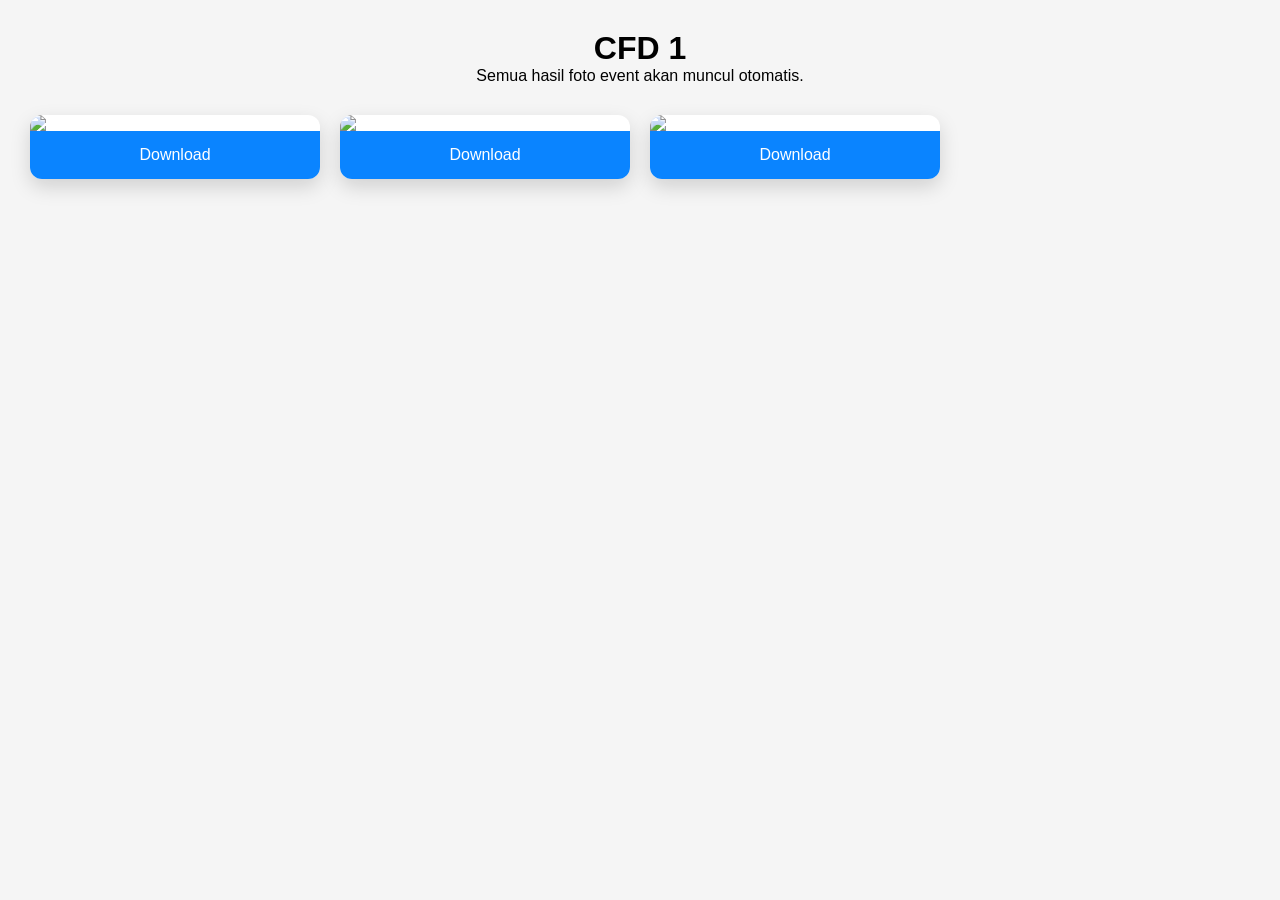
==== index.html @ 6c48ac1a "Initial gallery" ====
<!DOCTYPE html>
<html lang="id">
<head>
<meta charset="UTF-8">
<meta name="viewport" content="width=device-width, initial-scale=1">

<title>Photobooth Gallery</title>

<link rel="stylesheet" href="style.css">
</head>

<body>

<header>

<h1 id="eventName">Loading...</h1>

<p>Semua hasil foto event akan muncul otomatis.</p>

</header>

<div id="gallery"></div>

<script src="script.js"></script>

</body>
</html>
---- style.css ----
*{
    margin:0;
    padding:0;
    box-sizing:border-box;
}

body{

font-family:Arial,Helvetica,sans-serif;
background:#f5f5f5;
padding:30px;

}

header{

text-align:center;
margin-bottom:30px;

}

#gallery{

display:grid;
grid-template-columns:repeat(auto-fill,minmax(250px,1fr));
gap:20px;

}

.card{

background:white;
border-radius:12px;
overflow:hidden;
box-shadow:0 8px 20px rgba(0,0,0,.15);

}

.card img{

width:100%;
display:block;

}

.card a{

display:block;
padding:15px;
background:#0a84ff;
color:white;
text-decoration:none;
text-align:center;

}

.card a:hover{

background:#0068d8;

}
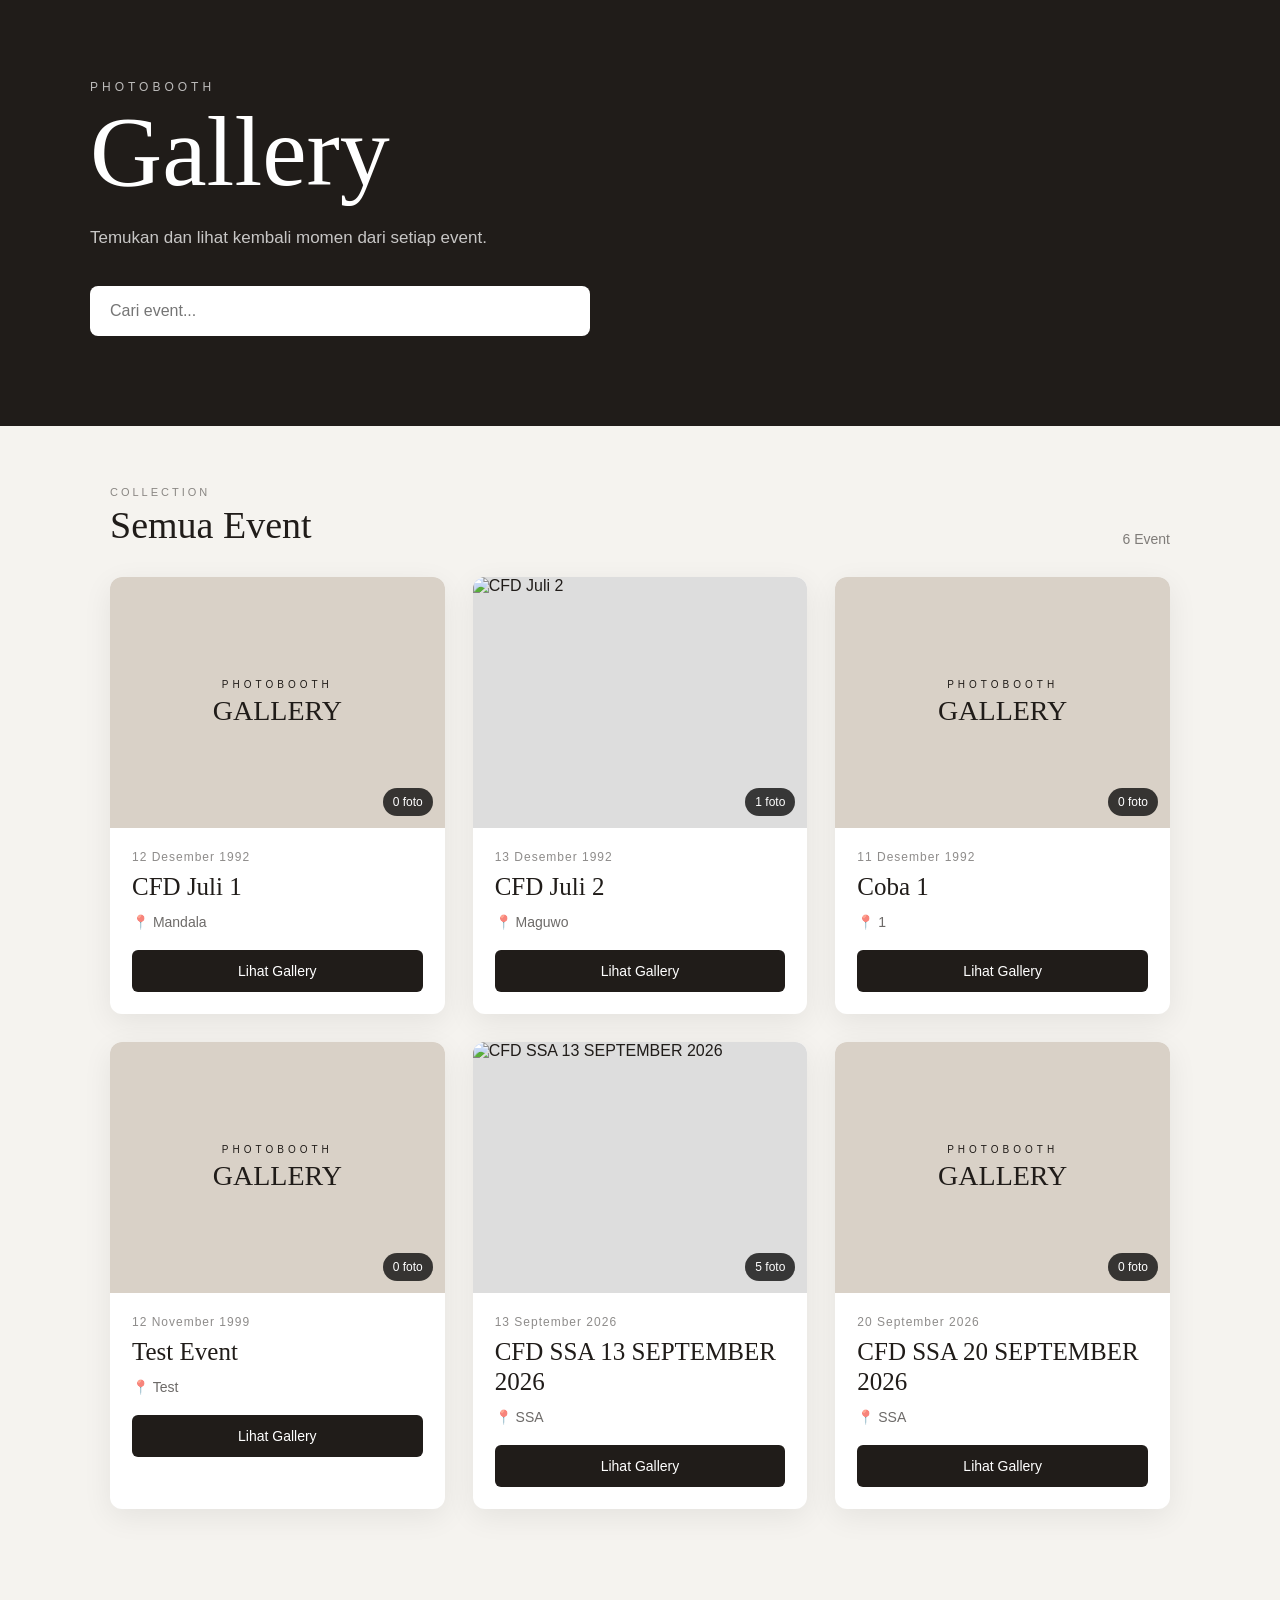
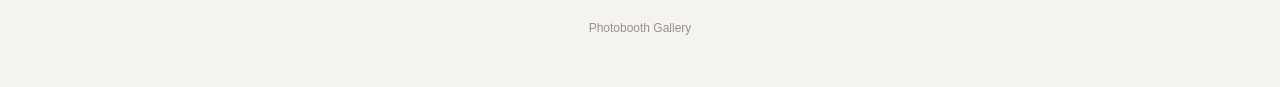
==== commit 0ddb005b: "Update 2026-09-15 21:09:13" ====
--- a/index.html
+++ b/index.html
@@ -1,27 +1,65 @@
 <!DOCTYPE html>
 <html lang="id">
 <head>
-<meta charset="UTF-8">
-<meta name="viewport" content="width=device-width, initial-scale=1">
+    <meta charset="UTF-8">
+    <meta name="viewport" content="width=device-width, initial-scale=1.0">
 
-<title>Photobooth Gallery</title>
+    <title>Photobooth Gallery</title>
 
-<link rel="stylesheet" href="style.css">
+    <link rel="stylesheet" href="assets/home.css">
 </head>
 
 <body>
 
-<header>
+    <header class="hero">
+        <div class="hero-content">
+            <p class="eyebrow">PHOTOBOOTH</p>
 
-<h1 id="eventName">Loading...</h1>
+            <h1>Gallery</h1>
 
-<p>Semua hasil foto event akan muncul otomatis.</p>
+            <p class="subtitle">
+                Temukan dan lihat kembali momen dari setiap event.
+            </p>
 
-</header>
+            <div class="search-box">
+                <input
+                    type="text"
+                    id="searchInput"
+                    placeholder="Cari event..."
+                    autocomplete="off"
+                >
+            </div>
+        </div>
+    </header>
 
-<div id="gallery"></div>
 
-<script src="script.js"></script>
+    <main class="container">
+
+        <div class="section-header">
+            <div>
+                <p class="section-label">COLLECTION</p>
+                <h2>Semua Event</h2>
+            </div>
+
+            <span id="eventCount"></span>
+        </div>
+
+
+        <div id="eventsGrid" class="events-grid">
+            <div class="loading">
+                Memuat event...
+            </div>
+        </div>
+
+    </main>
+
+
+    <footer>
+        <p>Photobooth Gallery</p>
+    </footer>
+
+
+    <script src="assets/home.js"></script>
 
 </body>
 </html>
--- a/assets/home.css
+++ b/assets/home.css
@@ -0,0 +1,346 @@
+* {
+    box-sizing: border-box;
+}
+
+
+body {
+    margin: 0;
+    font-family: Arial, Helvetica, sans-serif;
+    background: #f5f3ef;
+    color: #201c19;
+}
+
+
+/* HERO */
+
+.hero {
+    background: #201c19;
+    color: white;
+    padding: 80px 20px 90px;
+}
+
+
+.hero-content {
+    max-width: 1100px;
+    margin: auto;
+}
+
+
+.eyebrow {
+    margin: 0 0 10px;
+    font-size: 12px;
+    letter-spacing: 4px;
+    opacity: 0.7;
+}
+
+
+.hero h1 {
+    margin: 0;
+    font-family: Georgia, serif;
+    font-size: clamp(55px, 9vw, 100px);
+    font-weight: normal;
+    line-height: 0.95;
+}
+
+
+.subtitle {
+    max-width: 500px;
+    margin-top: 25px;
+    font-size: 17px;
+    line-height: 1.6;
+    opacity: 0.75;
+}
+
+
+/* SEARCH */
+
+.search-box {
+    margin-top: 35px;
+    max-width: 500px;
+}
+
+
+.search-box input {
+    width: 100%;
+    padding: 16px 20px;
+    border: none;
+    border-radius: 8px;
+    font-size: 16px;
+    outline: none;
+}
+
+
+/* CONTAINER */
+
+.container {
+    max-width: 1100px;
+    margin: auto;
+    padding: 60px 20px;
+}
+
+
+.section-header {
+    display: flex;
+    justify-content: space-between;
+    align-items: end;
+    margin-bottom: 30px;
+}
+
+
+.section-label {
+    margin: 0 0 5px;
+    font-size: 11px;
+    letter-spacing: 3px;
+    opacity: 0.5;
+}
+
+
+.section-header h2 {
+    margin: 0;
+    font-family: Georgia, serif;
+    font-size: 38px;
+    font-weight: normal;
+}
+
+
+#eventCount {
+    font-size: 14px;
+    opacity: 0.55;
+}
+
+
+/* GRID */
+
+.events-grid {
+    display: grid;
+    grid-template-columns: repeat(3, 1fr);
+    gap: 28px;
+}
+
+
+/* CARD */
+
+.event-card {
+    background: white;
+    border-radius: 12px;
+    overflow: hidden;
+    box-shadow: 0 8px 30px rgba(0, 0, 0, 0.07);
+    transition: transform 0.25s ease,
+                box-shadow 0.25s ease;
+}
+
+
+.event-card:hover {
+    transform: translateY(-5px);
+    box-shadow: 0 15px 40px rgba(0, 0, 0, 0.12);
+}
+
+
+/* COVER */
+
+.event-cover {
+    position: relative;
+    width: 100%;
+    aspect-ratio: 4 / 3;
+    overflow: hidden;
+    background: #ddd;
+}
+
+
+.event-cover img {
+    width: 100%;
+    height: 100%;
+    object-fit: cover;
+    display: block;
+}
+
+
+.no-cover {
+    width: 100%;
+    height: 100%;
+    background: #d9d1c7;
+
+    display: flex;
+    flex-direction: column;
+    justify-content: center;
+    align-items: center;
+
+    color: #201c19;
+}
+
+
+.no-cover span {
+    font-size: 10px;
+    letter-spacing: 4px;
+}
+
+
+.no-cover strong {
+    margin-top: 5px;
+    font-family: Georgia, serif;
+    font-size: 28px;
+    font-weight: normal;
+}
+
+
+/* BADGE */
+
+.photo-badge {
+    position: absolute;
+    right: 12px;
+    bottom: 12px;
+
+    padding: 7px 10px;
+
+    background: rgba(0, 0, 0, 0.75);
+    color: white;
+
+    border-radius: 20px;
+
+    font-size: 12px;
+}
+
+
+/* INFO */
+
+.event-info {
+    padding: 22px;
+}
+
+
+.event-date {
+    margin: 0 0 8px;
+
+    font-size: 12px;
+    letter-spacing: 1px;
+
+    opacity: 0.5;
+}
+
+
+.event-info h3 {
+    margin: 0;
+
+    font-family: Georgia, serif;
+    font-size: 25px;
+    font-weight: normal;
+
+    line-height: 1.2;
+}
+
+
+.event-location {
+    margin: 12px 0 20px;
+
+    font-size: 14px;
+    opacity: 0.65;
+}
+
+
+/* BUTTON */
+
+.view-button {
+    display: inline-block;
+
+    width: 100%;
+
+    padding: 13px;
+
+    background: #201c19;
+    color: white;
+
+    text-align: center;
+    text-decoration: none;
+
+    border-radius: 6px;
+
+    font-size: 14px;
+
+    transition: opacity 0.2s ease;
+}
+
+
+.view-button:hover {
+    opacity: 0.8;
+}
+
+
+/* STATES */
+
+.loading,
+.empty,
+.error {
+    grid-column: 1 / -1;
+
+    padding: 60px 20px;
+
+    text-align: center;
+
+    opacity: 0.6;
+}
+
+
+.error {
+    color: #8b0000;
+}
+
+
+/* FOOTER */
+
+footer {
+    padding: 40px 20px;
+
+    text-align: center;
+
+    font-size: 12px;
+
+    opacity: 0.45;
+}
+
+
+/* TABLET */
+
+@media (max-width: 850px) {
+
+    .events-grid {
+        grid-template-columns: repeat(2, 1fr);
+    }
+
+}
+
+
+/* MOBILE */
+
+@media (max-width: 550px) {
+
+    .hero {
+        padding: 60px 20px 70px;
+    }
+
+
+    .container {
+        padding: 45px 15px;
+    }
+
+
+    .section-header {
+        align-items: center;
+    }
+
+
+    .section-header h2 {
+        font-size: 30px;
+    }
+
+
+    .events-grid {
+        grid-template-columns: 1fr;
+        gap: 20px;
+    }
+
+
+    .event-info h3 {
+        font-size: 23px;
+    }
+
+}
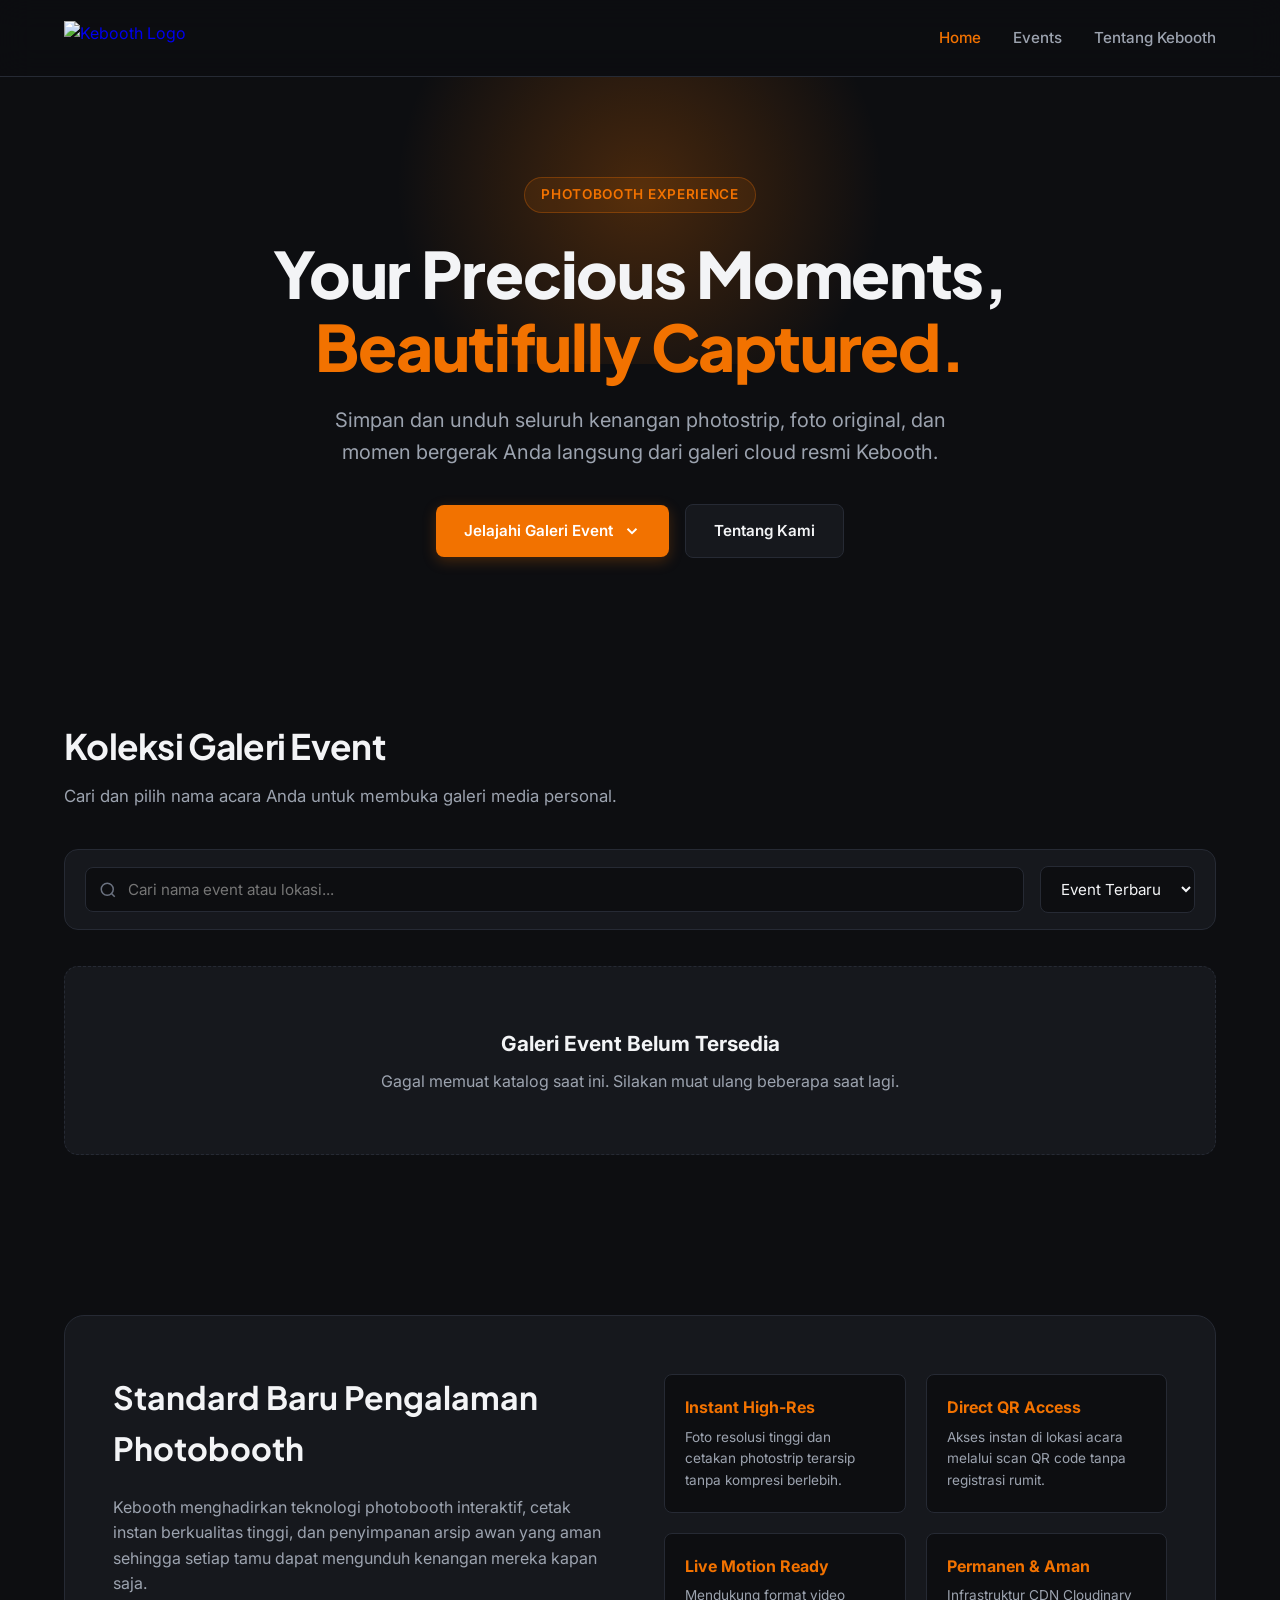
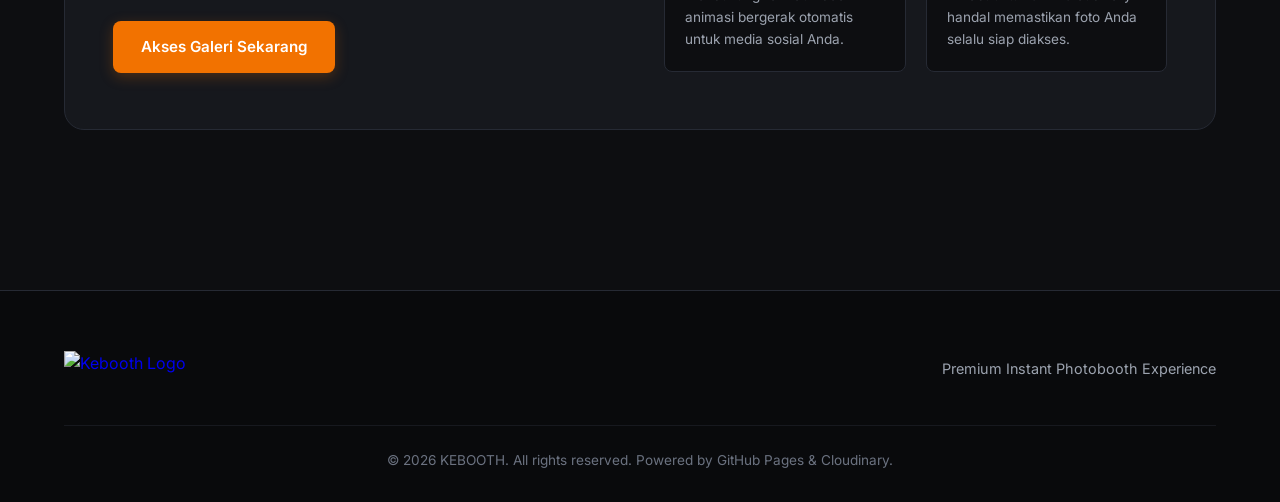
==== commit 080a369c: "Keep latest two events and update website" ====
--- a/index.html
+++ b/index.html
@@ -1,65 +1,121 @@
 <!DOCTYPE html>
 <html lang="id">
 <head>
-    <meta charset="UTF-8">
-    <meta name="viewport" content="width=device-width, initial-scale=1.0">
-
-    <title>Photobooth Gallery</title>
-
-    <link rel="stylesheet" href="assets/home.css">
+  <meta charset="UTF-8">
+  <meta name="viewport" content="width=device-width, initial-scale=1.0">
+  <title>KEBOOTH — Official Event & Photobooth Gallery</title>
+  <meta name="description" content="Akses seluruh hasil foto cetak, original high-definition, dan animasi photobooth resmi dari KEBOOTH.">
+  <link rel="preconnect" href="https://fonts.googleapis.com">
+  <link rel="preconnect" href="https://fonts.gstatic.com" crossorigin>
+  <link href="https://fonts.googleapis.com/css2?family=Inter:wght@400;500;600&family=Plus+Jakarta+Sans:wght@600;700;800&display=swap" rel="stylesheet">
+  <link rel="stylesheet" href="assets/home.css">
 </head>
-
 <body>
 
-    <header class="hero">
-        <div class="hero-content">
-            <p class="eyebrow">PHOTOBOOTH</p>
+  <header class="navbar">
+    <div class="container navbar-inner">
+      <a href="./" class="brand-logo" aria-label="Beranda Kebooth">
+        <img src="assets/logo.png" alt="Kebooth Logo">
+      </a>
+      <button class="nav-toggle" id="navToggle" aria-label="Buka Menu Navigasi">
+        <span></span>
+        <span></span>
+        <span></span>
+      </button>
+      <ul class="nav-menu" id="navMenu">
+        <li><a href="./" class="nav-link active">Home</a></li>
+        <li><a href="#events" class="nav-link">Events</a></li>
+        <li><a href="#about" class="nav-link">Tentang Kebooth</a></li>
+      </ul>
+    </div>
+  </header>
 
-            <h1>Gallery</h1>
+  <main>
+    <section class="hero">
+      <div class="hero-glow"></div>
+      <div class="container hero-content">
+        <span class="badge-tag">Photobooth Experience</span>
+        <h1 class="hero-title">Your Precious Moments, <span>Beautifully Captured.</span></h1>
+        <p class="hero-subtitle">Simpan dan unduh seluruh kenangan photostrip, foto original, dan momen bergerak Anda langsung dari galeri cloud resmi Kebooth.</p>
+        <div class="hero-actions">
+          <a href="#events" class="btn-primary">
+            Jelajahi Galeri Event
+            <svg width="18" height="18" viewBox="0 0 24 24" fill="none" stroke="currentColor" stroke-width="2.5"><polyline points="6 9 12 15 18 9"/></svg>
+          </a>
+          <a href="#about" class="btn-secondary">Tentang Kami</a>
+        </div>
+      </div>
+    </section>
 
-            <p class="subtitle">
-                Temukan dan lihat kembali momen dari setiap event.
-            </p>
-
-            <div class="search-box">
-                <input
-                    type="text"
-                    id="searchInput"
-                    placeholder="Cari event..."
-                    autocomplete="off"
-                >
-            </div>
-        </div>
-    </header>
-
-
-    <main class="container">
-
+    <section class="section" id="events">
+      <div class="container">
         <div class="section-header">
-            <div>
-                <p class="section-label">COLLECTION</p>
-                <h2>Semua Event</h2>
-            </div>
-
-            <span id="eventCount"></span>
+          <h2 class="section-title">Koleksi Galeri Event</h2>
+          <p class="section-desc">Cari dan pilih nama acara Anda untuk membuka galeri media personal.</p>
         </div>
 
-
-        <div id="eventsGrid" class="events-grid">
-            <div class="loading">
-                Memuat event...
-            </div>
+        <div class="catalog-toolbar">
+          <div class="search-box">
+            <svg class="search-icon" width="18" height="18" viewBox="0 0 24 24" fill="none" stroke="currentColor" stroke-width="2"><circle cx="11" cy="11" r="8"/><line x1="21" y1="21" x2="16.65" y2="16.65"/></svg>
+            <input type="text" id="searchEvents" class="search-input" placeholder="Cari nama event atau lokasi...">
+          </div>
+          <select id="sortEvents" class="sort-select" aria-label="Urutkan Event">
+            <option value="newest">Event Terbaru</option>
+            <option value="oldest">Event Terlama</option>
+            <option value="az">Nama (A - Z)</option>
+            <option value="za">Nama (Z - A)</option>
+          </select>
         </div>
 
-    </main>
+        <div class="events-grid" id="eventsGrid"></div>
+      </div>
+    </section>
 
+    <section class="section" id="about">
+      <div class="container">
+        <div class="about-box">
+          <div class="about-info">
+            <h3>Standard Baru Pengalaman Photobooth</h3>
+            <p style="color: var(--text-muted); margin-bottom: 24px;">Kebooth menghadirkan teknologi photobooth interaktif, cetak instan berkualitas tinggi, dan penyimpanan arsip awan yang aman sehingga setiap tamu dapat mengunduh kenangan mereka kapan saja.</p>
+            <a href="#events" class="btn-primary">Akses Galeri Sekarang</a>
+          </div>
+          <div class="about-features">
+            <div class="feature-item">
+              <h4>Instant High-Res</h4>
+              <p>Foto resolusi tinggi dan cetakan photostrip terarsip tanpa kompresi berlebih.</p>
+            </div>
+            <div class="feature-item">
+              <h4>Direct QR Access</h4>
+              <p>Akses instan di lokasi acara melalui scan QR code tanpa registrasi rumit.</p>
+            </div>
+            <div class="feature-item">
+              <h4>Live Motion Ready</h4>
+              <p>Mendukung format video animasi bergerak otomatis untuk media sosial Anda.</p>
+            </div>
+            <div class="feature-item">
+              <h4>Permanen & Aman</h4>
+              <p>Infrastruktur CDN Cloudinary handal memastikan foto Anda selalu siap diakses.</p>
+            </div>
+          </div>
+        </div>
+      </div>
+    </section>
+  </main>
 
-    <footer>
-        <p>Photobooth Gallery</p>
-    </footer>
+  <footer class="footer">
+    <div class="container">
+      <div class="footer-inner">
+        <a href="./" class="brand-logo">
+          <img src="assets/logo.png" alt="Kebooth Logo">
+        </a>
+        <p style="color: var(--text-muted); font-size: 0.9rem;">Premium Instant Photobooth Experience</p>
+      </div>
+      <div class="footer-copyright">
+        &copy; 2026 KEBOOTH. All rights reserved. Powered by GitHub Pages & Cloudinary.
+      </div>
+    </div>
+  </footer>
 
-
-    <script src="assets/home.js"></script>
-
+  <script src="assets/home.js"></script>
 </body>
 </html>
--- a/assets/home.css
+++ b/assets/home.css
@@ -1,346 +1,596 @@
+:root {
+  --bg-color: #0d0e11;
+  --surface-color: #16181d;
+  --surface-hover: #1f232b;
+  --surface-border: #262a34;
+  --primary: #f27200;
+  --primary-hover: #ff851a;
+  --primary-glow: rgba(242, 114, 0, 0.25);
+  --text-main: #f3f4f6;
+  --text-muted: #9ca3af;
+  --text-dim: #6b7280;
+  --font-heading: 'Plus Jakarta Sans', -apple-system, BlinkMacSystemFont, sans-serif;
+  --font-body: 'Inter', -apple-system, BlinkMacSystemFont, sans-serif;
+  --radius-sm: 8px;
+  --radius-md: 14px;
+  --radius-lg: 20px;
+  --transition-smooth: all 0.3s cubic-bezier(0.4, 0, 0.2, 1);
+}
+
 * {
-    box-sizing: border-box;
-}
-
+  margin: 0;
+  padding: 0;
+  box-sizing: border-box;
+}
+
+html {
+  scroll-behavior: smooth;
+}
 
 body {
-    margin: 0;
-    font-family: Arial, Helvetica, sans-serif;
-    background: #f5f3ef;
-    color: #201c19;
-}
-
-
-/* HERO */
-
+  background-color: var(--bg-color);
+  color: var(--text-main);
+  font-family: var(--font-body);
+  line-height: 1.6;
+  overflow-x: hidden;
+  -webkit-font-smoothing: antialiased;
+}
+
+.container {
+  max-width: 1200px;
+  margin: 0 auto;
+  padding: 0 24px;
+}
+
+/* NAVBAR */
+.navbar {
+  position: sticky;
+  top: 0;
+  width: 100%;
+  background: rgba(13, 14, 17, 0.85);
+  backdrop-filter: blur(16px);
+  -webkit-backdrop-filter: blur(16px);
+  border-bottom: 1px solid var(--surface-border);
+  z-index: 100;
+  transition: var(--transition-smooth);
+}
+
+.navbar-inner {
+  display: flex;
+  align-items: center;
+  justify-content: space-between;
+  height: 76px;
+}
+
+.brand-logo {
+  display: flex;
+  align-items: center;
+  text-decoration: none;
+}
+
+.brand-logo img {
+  height: 34px;
+  width: auto;
+  object-fit: contain;
+}
+
+.nav-menu {
+  display: flex;
+  list-style: none;
+  gap: 32px;
+  align-items: center;
+}
+
+.nav-link {
+  color: var(--text-muted);
+  text-decoration: none;
+  font-weight: 500;
+  font-size: 0.95rem;
+  transition: var(--transition-smooth);
+}
+
+.nav-link:hover, .nav-link.active {
+  color: var(--primary);
+}
+
+.nav-toggle {
+  display: none;
+  background: transparent;
+  border: none;
+  cursor: pointer;
+  padding: 8px;
+}
+
+.nav-toggle span {
+  display: block;
+  width: 24px;
+  height: 2px;
+  background: var(--text-main);
+  margin: 5px 0;
+  transition: var(--transition-smooth);
+}
+
+/* HERO SECTION */
 .hero {
-    background: #201c19;
-    color: white;
-    padding: 80px 20px 90px;
-}
-
+  position: relative;
+  padding: 100px 0 80px;
+  overflow: hidden;
+  text-align: center;
+}
+
+.hero-glow {
+  position: absolute;
+  top: 20%;
+  left: 50%;
+  transform: translate(-50%, -50%);
+  width: 600px;
+  height: 350px;
+  background: radial-gradient(circle, var(--primary-glow) 0%, rgba(13, 14, 17, 0) 70%);
+  z-index: 0;
+  pointer-events: none;
+}
 
 .hero-content {
-    max-width: 1100px;
-    margin: auto;
-}
-
-
-.eyebrow {
-    margin: 0 0 10px;
-    font-size: 12px;
-    letter-spacing: 4px;
-    opacity: 0.7;
-}
-
-
-.hero h1 {
-    margin: 0;
-    font-family: Georgia, serif;
-    font-size: clamp(55px, 9vw, 100px);
-    font-weight: normal;
-    line-height: 0.95;
-}
-
-
-.subtitle {
-    max-width: 500px;
-    margin-top: 25px;
-    font-size: 17px;
-    line-height: 1.6;
-    opacity: 0.75;
-}
-
-
-/* SEARCH */
+  position: relative;
+  z-index: 1;
+  max-width: 800px;
+  margin: 0 auto;
+}
+
+.badge-tag {
+  display: inline-flex;
+  align-items: center;
+  gap: 8px;
+  background: rgba(242, 114, 0, 0.1);
+  color: var(--primary);
+  border: 1px solid rgba(242, 114, 0, 0.3);
+  padding: 6px 16px;
+  border-radius: 99px;
+  font-size: 0.85rem;
+  font-weight: 600;
+  letter-spacing: 0.05em;
+  text-transform: uppercase;
+  margin-bottom: 24px;
+}
+
+.hero-title {
+  font-family: var(--font-heading);
+  font-size: clamp(2.5rem, 5vw, 4.2rem);
+  font-weight: 800;
+  line-height: 1.15;
+  margin-bottom: 20px;
+  letter-spacing: -0.02em;
+}
+
+.hero-title span {
+  color: var(--primary);
+}
+
+.hero-subtitle {
+  font-size: clamp(1.05rem, 2vw, 1.25rem);
+  color: var(--text-muted);
+  max-width: 640px;
+  margin: 0 auto 36px;
+  font-weight: 400;
+}
+
+.hero-actions {
+  display: flex;
+  gap: 16px;
+  justify-content: center;
+  align-items: center;
+}
+
+.btn-primary {
+  display: inline-flex;
+  align-items: center;
+  gap: 10px;
+  background-color: var(--primary);
+  color: #fff;
+  padding: 14px 28px;
+  border-radius: var(--radius-sm);
+  text-decoration: none;
+  font-weight: 600;
+  font-size: 0.95rem;
+  transition: var(--transition-smooth);
+  box-shadow: 0 4px 14px var(--primary-glow);
+  border: none;
+  cursor: pointer;
+}
+
+.btn-primary:hover {
+  background-color: var(--primary-hover);
+  transform: translateY(-2px);
+  box-shadow: 0 6px 20px rgba(242, 114, 0, 0.4);
+}
+
+.btn-secondary {
+  display: inline-flex;
+  align-items: center;
+  background-color: var(--surface-color);
+  color: var(--text-main);
+  padding: 14px 28px;
+  border-radius: var(--radius-sm);
+  text-decoration: none;
+  font-weight: 600;
+  font-size: 0.95rem;
+  border: 1px solid var(--surface-border);
+  transition: var(--transition-smooth);
+}
+
+.btn-secondary:hover {
+  background-color: var(--surface-hover);
+  border-color: var(--text-dim);
+}
+
+/* SECTION COMMON */
+.section {
+  padding: 80px 0;
+}
+
+.section-header {
+  margin-bottom: 40px;
+}
+
+.section-title {
+  font-family: var(--font-heading);
+  font-size: 2.2rem;
+  font-weight: 700;
+  letter-spacing: -0.02em;
+}
+
+.section-desc {
+  color: var(--text-muted);
+  font-size: 1.05rem;
+  margin-top: 8px;
+}
+
+/* TOOLBAR SEARCH & SORT */
+.catalog-toolbar {
+  display: flex;
+  flex-wrap: wrap;
+  gap: 16px;
+  justify-content: space-between;
+  align-items: center;
+  background: var(--surface-color);
+  padding: 16px 20px;
+  border-radius: var(--radius-md);
+  border: 1px solid var(--surface-border);
+  margin-bottom: 36px;
+}
 
 .search-box {
-    margin-top: 35px;
-    max-width: 500px;
-}
-
-
-.search-box input {
+  position: relative;
+  flex: 1;
+  min-width: 260px;
+}
+
+.search-icon {
+  position: absolute;
+  left: 14px;
+  top: 50%;
+  transform: translateY(-50%);
+  color: var(--text-dim);
+  pointer-events: none;
+}
+
+.search-input {
+  width: 100%;
+  background: var(--bg-color);
+  border: 1px solid var(--surface-border);
+  padding: 12px 16px 12px 42px;
+  border-radius: var(--radius-sm);
+  color: var(--text-main);
+  font-family: var(--font-body);
+  font-size: 0.95rem;
+  outline: none;
+  transition: var(--transition-smooth);
+}
+
+.search-input:focus {
+  border-color: var(--primary);
+  box-shadow: 0 0 0 3px rgba(242, 114, 0, 0.15);
+}
+
+.sort-select {
+  background: var(--bg-color);
+  border: 1px solid var(--surface-border);
+  color: var(--text-main);
+  padding: 12px 16px;
+  border-radius: var(--radius-sm);
+  font-family: var(--font-body);
+  font-size: 0.95rem;
+  outline: none;
+  cursor: pointer;
+}
+
+.sort-select:focus {
+  border-color: var(--primary);
+}
+
+/* EVENTS GRID */
+.events-grid {
+  display: grid;
+  grid-template-columns: repeat(auto-fill, minmax(320px, 1fr));
+  gap: 28px;
+}
+
+.event-card {
+  background: var(--surface-color);
+  border: 1px solid var(--surface-border);
+  border-radius: var(--radius-md);
+  overflow: hidden;
+  display: flex;
+  flex-direction: column;
+  text-decoration: none;
+  transition: var(--transition-smooth);
+  position: relative;
+}
+
+.event-card:hover {
+  transform: translateY(-6px);
+  border-color: rgba(242, 114, 0, 0.4);
+  box-shadow: 0 16px 30px rgba(0, 0, 0, 0.4);
+}
+
+.event-thumb-wrap {
+  position: relative;
+  width: 100%;
+  padding-top: 60%;
+  background: #121418;
+  overflow: hidden;
+}
+
+.event-thumb {
+  position: absolute;
+  top: 0;
+  left: 0;
+  width: 100%;
+  height: 100%;
+  object-fit: cover;
+  transition: transform 0.6s cubic-bezier(0.16, 1, 0.3, 1);
+}
+
+.event-card:hover .event-thumb {
+  transform: scale(1.06);
+}
+
+.event-fallback-thumb {
+  position: absolute;
+  top: 0;
+  left: 0;
+  width: 100%;
+  height: 100%;
+  display: flex;
+  flex-direction: column;
+  align-items: center;
+  justify-content: center;
+  background: linear-gradient(135deg, #1f232b 0%, #16181d 100%);
+  color: var(--text-dim);
+}
+
+.event-fallback-thumb img {
+  width: 100px;
+  opacity: 0.25;
+}
+
+.event-badge-count {
+  position: absolute;
+  bottom: 12px;
+  right: 12px;
+  background: rgba(13, 14, 17, 0.75);
+  backdrop-filter: blur(8px);
+  color: #fff;
+  padding: 4px 10px;
+  border-radius: 6px;
+  font-size: 0.75rem;
+  font-weight: 600;
+  display: flex;
+  align-items: center;
+  gap: 5px;
+}
+
+.event-details {
+  padding: 24px;
+  display: flex;
+  flex-direction: column;
+  flex-grow: 1;
+}
+
+.event-meta {
+  display: flex;
+  flex-wrap: wrap;
+  gap: 12px;
+  font-size: 0.85rem;
+  color: var(--text-muted);
+  margin-bottom: 12px;
+}
+
+.event-meta-item {
+  display: inline-flex;
+  align-items: center;
+  gap: 5px;
+}
+
+.event-name {
+  font-family: var(--font-heading);
+  font-size: 1.25rem;
+  font-weight: 700;
+  color: var(--text-main);
+  line-height: 1.35;
+  margin-bottom: 18px;
+}
+
+.event-footer-action {
+  margin-top: auto;
+  padding-top: 16px;
+  border-top: 1px solid var(--surface-border);
+  display: flex;
+  justify-content: space-between;
+  align-items: center;
+  color: var(--primary);
+  font-weight: 600;
+  font-size: 0.9rem;
+}
+
+/* SKELETON LOADING */
+.skeleton-card {
+  background: var(--surface-color);
+  border: 1px solid var(--surface-border);
+  border-radius: var(--radius-md);
+  overflow: hidden;
+  height: 380px;
+  display: flex;
+  flex-direction: column;
+}
+
+.skeleton-box {
+  background: linear-gradient(90deg, #1a1d24 25%, #242832 50%, #1a1d24 75%);
+  background-size: 200% 100%;
+  animation: shimmer 1.5s infinite;
+}
+
+.skeleton-img {
+  width: 100%;
+  height: 200px;
+}
+
+.skeleton-text-group {
+  padding: 24px;
+}
+
+.skeleton-line {
+  height: 16px;
+  border-radius: 4px;
+  margin-bottom: 12px;
+}
+
+@keyframes shimmer {
+  0% { background-position: -200% 0; }
+  100% { background-position: 200% 0; }
+}
+
+/* EMPTY STATE */
+.empty-state {
+  text-align: center;
+  padding: 60px 20px;
+  grid-column: 1 / -1;
+  background: var(--surface-color);
+  border-radius: var(--radius-md);
+  border: 1px dashed var(--surface-border);
+}
+
+.empty-state h3 {
+  font-size: 1.3rem;
+  margin-bottom: 8px;
+}
+
+.empty-state p {
+  color: var(--text-muted);
+}
+
+/* ABOUT SECTION */
+.about-box {
+  background: var(--surface-color);
+  border: 1px solid var(--surface-border);
+  border-radius: var(--radius-lg);
+  padding: 56px 48px;
+  display: grid;
+  grid-template-columns: 1fr 1fr;
+  gap: 48px;
+  align-items: center;
+}
+
+.about-info h3 {
+  font-family: var(--font-heading);
+  font-size: 2rem;
+  font-weight: 700;
+  margin-bottom: 20px;
+}
+
+.about-features {
+  display: grid;
+  grid-template-columns: 1fr 1fr;
+  gap: 20px;
+}
+
+.feature-item {
+  background: var(--bg-color);
+  padding: 20px;
+  border-radius: var(--radius-sm);
+  border: 1px solid var(--surface-border);
+}
+
+.feature-item h4 {
+  color: var(--primary);
+  font-size: 1rem;
+  margin-bottom: 6px;
+}
+
+.feature-item p {
+  font-size: 0.85rem;
+  color: var(--text-muted);
+}
+
+/* FOOTER */
+.footer {
+  border-top: 1px solid var(--surface-border);
+  background: #090a0c;
+  padding: 60px 0 30px;
+  margin-top: 80px;
+}
+
+.footer-inner {
+  display: flex;
+  justify-content: space-between;
+  align-items: center;
+  flex-wrap: wrap;
+  gap: 24px;
+  margin-bottom: 40px;
+}
+
+.footer-copyright {
+  text-align: center;
+  padding-top: 24px;
+  border-top: 1px solid #17191f;
+  color: var(--text-dim);
+  font-size: 0.85rem;
+}
+
+/* RESPONSIVE */
+@media (max-width: 900px) {
+  .about-box {
+    grid-template-columns: 1fr;
+  }
+}
+
+@media (max-width: 768px) {
+  .nav-menu {
+    position: fixed;
+    top: 76px;
+    left: 0;
     width: 100%;
-    padding: 16px 20px;
-    border: none;
-    border-radius: 8px;
-    font-size: 16px;
-    outline: none;
-}
-
-
-/* CONTAINER */
-
-.container {
-    max-width: 1100px;
-    margin: auto;
-    padding: 60px 20px;
-}
-
-
-.section-header {
-    display: flex;
-    justify-content: space-between;
-    align-items: end;
-    margin-bottom: 30px;
-}
-
-
-.section-label {
-    margin: 0 0 5px;
-    font-size: 11px;
-    letter-spacing: 3px;
-    opacity: 0.5;
-}
-
-
-.section-header h2 {
-    margin: 0;
-    font-family: Georgia, serif;
-    font-size: 38px;
-    font-weight: normal;
-}
-
-
-#eventCount {
-    font-size: 14px;
-    opacity: 0.55;
-}
-
-
-/* GRID */
-
-.events-grid {
-    display: grid;
-    grid-template-columns: repeat(3, 1fr);
-    gap: 28px;
-}
-
-
-/* CARD */
-
-.event-card {
-    background: white;
-    border-radius: 12px;
-    overflow: hidden;
-    box-shadow: 0 8px 30px rgba(0, 0, 0, 0.07);
-    transition: transform 0.25s ease,
-                box-shadow 0.25s ease;
-}
-
-
-.event-card:hover {
-    transform: translateY(-5px);
-    box-shadow: 0 15px 40px rgba(0, 0, 0, 0.12);
-}
-
-
-/* COVER */
-
-.event-cover {
-    position: relative;
-    width: 100%;
-    aspect-ratio: 4 / 3;
-    overflow: hidden;
-    background: #ddd;
-}
-
-
-.event-cover img {
-    width: 100%;
-    height: 100%;
-    object-fit: cover;
+    background: var(--surface-color);
+    flex-direction: column;
+    padding: 30px 24px;
+    border-bottom: 1px solid var(--surface-border);
+    transform: translateY(-150%);
+    transition: var(--transition-smooth);
+  }
+
+  .nav-menu.open {
+    transform: translateY(0);
+  }
+
+  .nav-toggle {
     display: block;
-}
-
-
-.no-cover {
-    width: 100%;
-    height: 100%;
-    background: #d9d1c7;
-
-    display: flex;
-    flex-direction: column;
-    justify-content: center;
-    align-items: center;
-
-    color: #201c19;
-}
-
-
-.no-cover span {
-    font-size: 10px;
-    letter-spacing: 4px;
-}
-
-
-.no-cover strong {
-    margin-top: 5px;
-    font-family: Georgia, serif;
-    font-size: 28px;
-    font-weight: normal;
-}
-
-
-/* BADGE */
-
-.photo-badge {
-    position: absolute;
-    right: 12px;
-    bottom: 12px;
-
-    padding: 7px 10px;
-
-    background: rgba(0, 0, 0, 0.75);
-    color: white;
-
-    border-radius: 20px;
-
-    font-size: 12px;
-}
-
-
-/* INFO */
-
-.event-info {
-    padding: 22px;
-}
-
-
-.event-date {
-    margin: 0 0 8px;
-
-    font-size: 12px;
-    letter-spacing: 1px;
-
-    opacity: 0.5;
-}
-
-
-.event-info h3 {
-    margin: 0;
-
-    font-family: Georgia, serif;
-    font-size: 25px;
-    font-weight: normal;
-
-    line-height: 1.2;
-}
-
-
-.event-location {
-    margin: 12px 0 20px;
-
-    font-size: 14px;
-    opacity: 0.65;
-}
-
-
-/* BUTTON */
-
-.view-button {
-    display: inline-block;
-
-    width: 100%;
-
-    padding: 13px;
-
-    background: #201c19;
-    color: white;
-
-    text-align: center;
-    text-decoration: none;
-
-    border-radius: 6px;
-
-    font-size: 14px;
-
-    transition: opacity 0.2s ease;
-}
-
-
-.view-button:hover {
-    opacity: 0.8;
-}
-
-
-/* STATES */
-
-.loading,
-.empty,
-.error {
-    grid-column: 1 / -1;
-
-    padding: 60px 20px;
-
-    text-align: center;
-
-    opacity: 0.6;
-}
-
-
-.error {
-    color: #8b0000;
-}
-
-
-/* FOOTER */
-
-footer {
-    padding: 40px 20px;
-
-    text-align: center;
-
-    font-size: 12px;
-
-    opacity: 0.45;
-}
-
-
-/* TABLET */
-
-@media (max-width: 850px) {
-
-    .events-grid {
-        grid-template-columns: repeat(2, 1fr);
-    }
-
-}
-
-
-/* MOBILE */
-
-@media (max-width: 550px) {
-
-    .hero {
-        padding: 60px 20px 70px;
-    }
-
-
-    .container {
-        padding: 45px 15px;
-    }
-
-
-    .section-header {
-        align-items: center;
-    }
-
-
-    .section-header h2 {
-        font-size: 30px;
-    }
-
-
-    .events-grid {
-        grid-template-columns: 1fr;
-        gap: 20px;
-    }
-
-
-    .event-info h3 {
-        font-size: 23px;
-    }
-
+  }
+
+  .hero {
+    padding: 60px 0 50px;
+  }
+
+  .about-features {
+    grid-template-columns: 1fr;
+  }
 }
